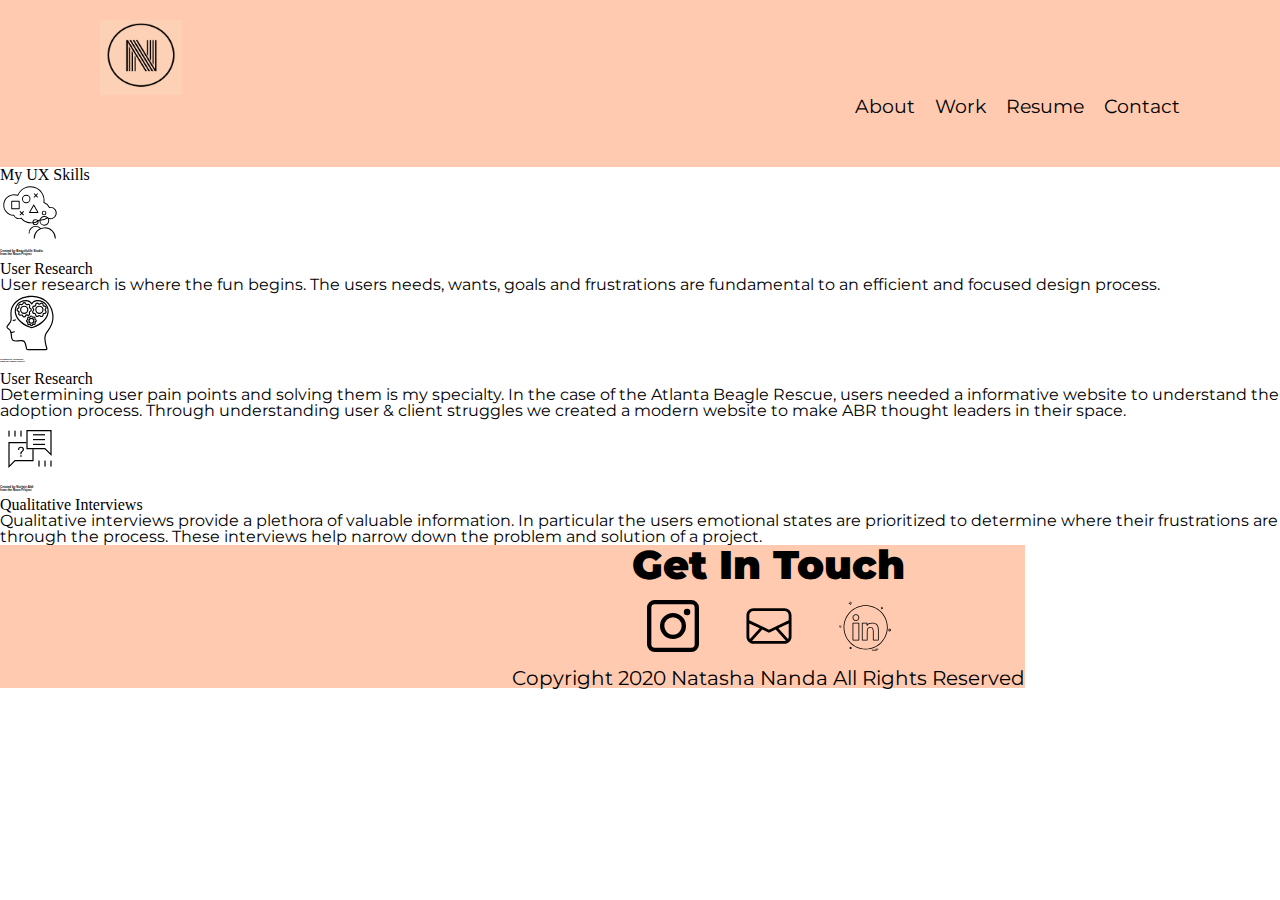
==== about.html @ 345df8fa "added about page" ====
<!DOCTYPE html>
<html lang="en">

<head>
    <meta charset="UTF-8">
    <meta name="viewport" content="width=device-width, initial-scale=1.0">
    <title>Natasha's Portfolio</title>
    <link rel="stylesheet" type="text/css" href="css/reset.css">
    <link href="https://fonts.googleapis.com/css2?family=Monoton&family=Montserrat:wght@300;900&display=swap"
        rel="stylesheet">
    <link rel="stylesheet" type="text/css" href="css/about.css">
</head>

<body>
    <nav class="topnav">
        <div class="logo"><img id="logo" src="assets/img/logo.png" alt="Logo" height="75px"></div>
        <ul>
            <li>Contact</li>
            <li>Resume</li>
            <li>Work</li>
            <li>About</li>
        </ul>
    </nav>

    <!-- My Skills-->
    <section class="mySkills">
        <h1>My UX Skills</h1>
        <div class="flexContainer">
            <div>
                <img src="assets/svg/noun_user research_2332962.svg" height="75px">
                <h3>User Research</h3>
                <p>User research is where the fun begins. The users needs, wants, goals and frustrations are fundamental to an efficient and focused design process.</p>
            </div>
            <div>
                <img src="assets/svg/noun_empathy_2683229.svg" height="75px">
                <h3>User Research</h3>
                <p>Determining user pain points and solving them is my specialty. In the case of the Atlanta Beagle Rescue, users needed a informative website to understand the adoption process. Through understanding user & client struggles we created a modern website to make ABR thought leaders in their space.</p>
            </div>
            <div>
                <img src="assets/svg/noun_interview_3105921.svg" height="75px">
                <h3>Qualitative Interviews</h3>
                <p>Qualitative interviews provide a plethora of valuable information. In particular the users emotional states are prioritized to determine where their frustrations are through the process. These interviews help narrow down the problem and solution of a project.
                </p>
            </div>
        </div>

    </section>
    <footer>
        <div class="footer">
            <div class="social-icons">
                <h1 id="get-in-touch">Get In Touch</h1>
                <a class="social"><img src="assets/svg/noun_instagram_3350818.svg" alt="IG" height="65px"></a>
                <a class="social"><img src="assets/svg/noun_Email_3497836.svg" alt="Email" height="65px"></a>
                <a class="social"><img src="assets/svg/noun_Media_2149767.svg" alt="IN" height="65px"></a>
                <p id="copyright">Copyright 2020 Natasha Nanda All Rights Reserved</p>
            </div>
            
        </div>
    </footer>
</body>

</html>
---- css/about.css ----
body {
    padding: 0;
    margin: 0;
}
p {
    
    font-family: 'Montserrat', sans-serif;
}

li {
    font-size: 14pt;
    font-family: 'Montserrat', sans-serif;
    
}

.topnav {
    background-color:#ffcaaf;
    overflow:hidden;
    padding: 20px 100px 50px 100px;
    
}
.topnav li {
    float:right;
    padding-left: 20px;
    
}

}
.footer {
    background-color:#ffcaaf;
    position:relative;
    height:200px;

}
#get-in-touch {
    font-size: 30pt;
    font-family: 'Montserrat', sans-serif;
    font-weight: 900;
    padding-bottom: 15px;
    
}
.social-icons {
    position: absolute;
    display:block;
    background-color: #ffcaaf;
    width:100;
    text-align: center;
    padding-left: 40%;
    
}
.social {
    padding:20px;
}
#copyright {
    font-size: 15pt;
}
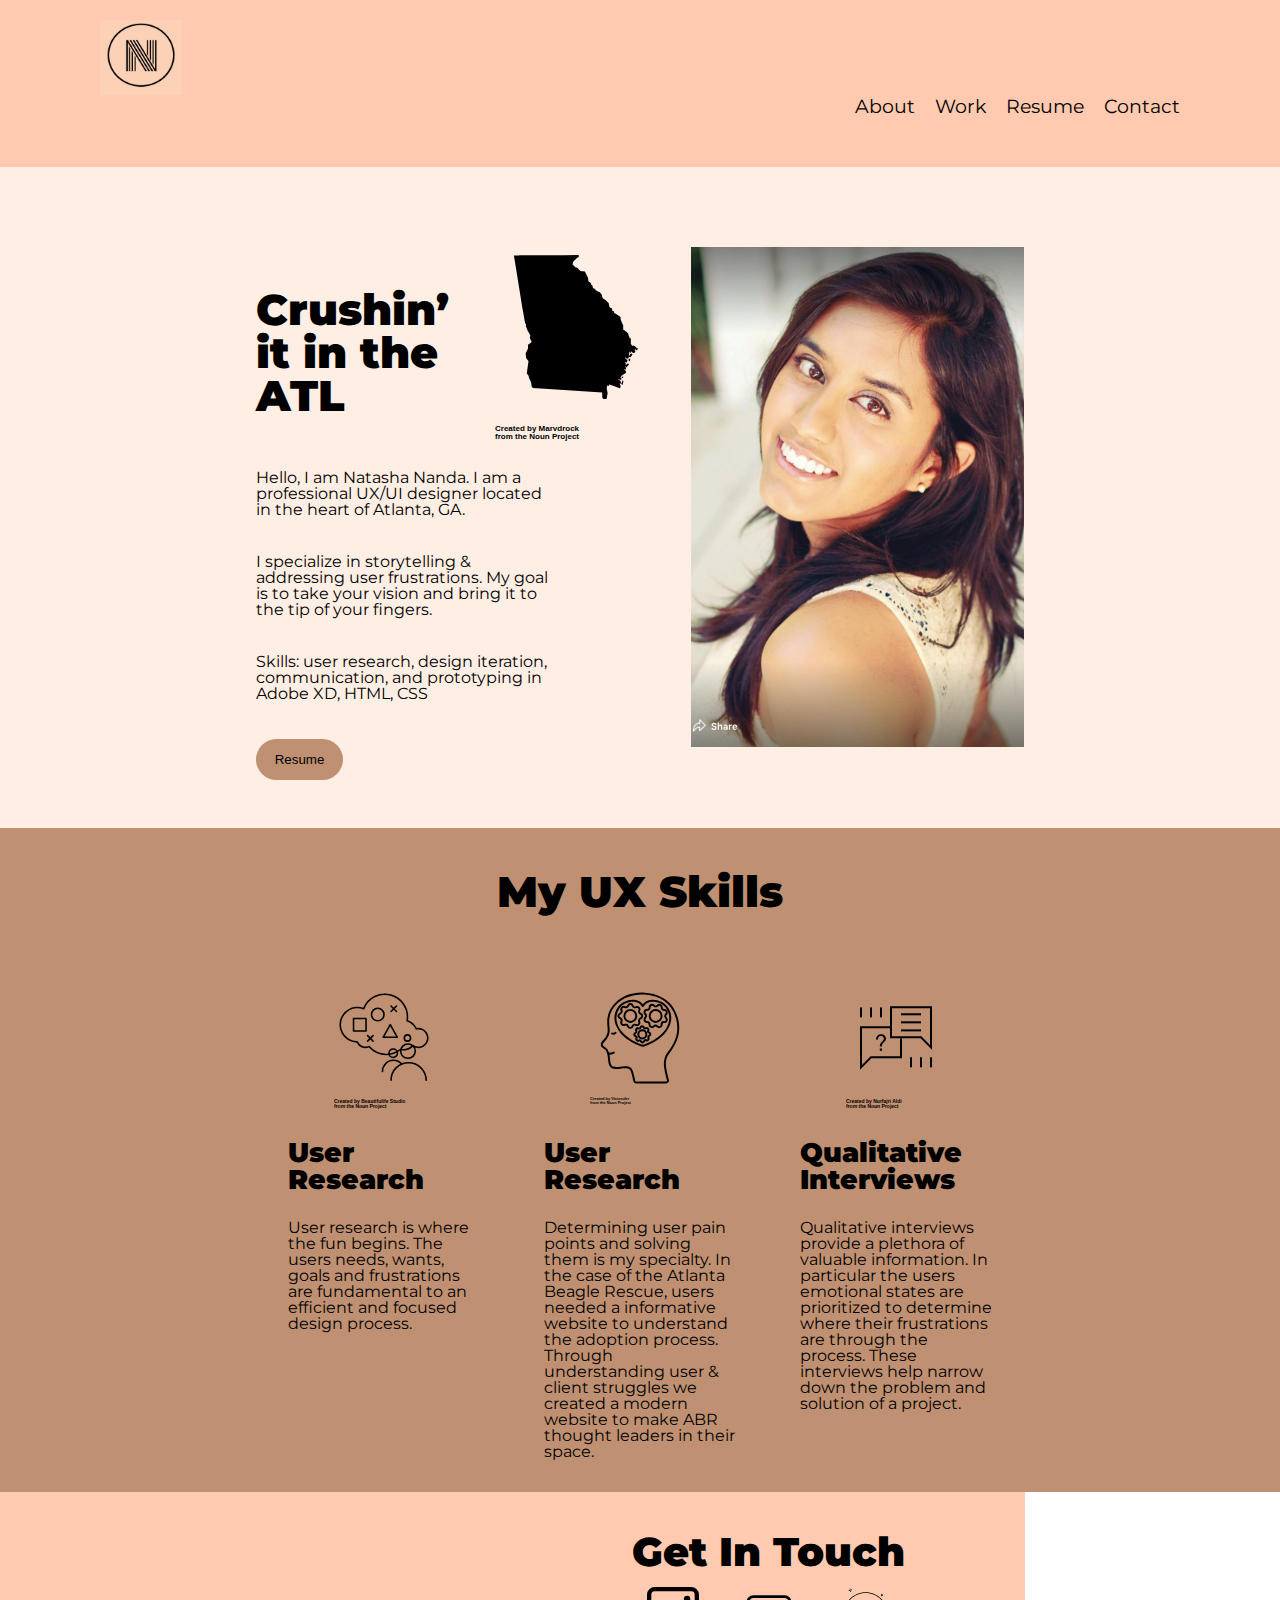
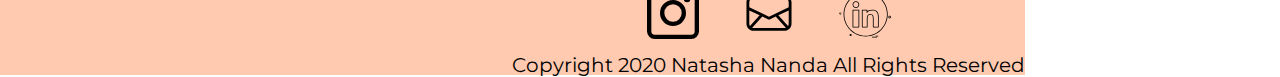
==== commit 3ea98c26: "grid" ====
--- a/about.html
+++ b/about.html
@@ -4,7 +4,7 @@
 <head>
     <meta charset="UTF-8">
     <meta name="viewport" content="width=device-width, initial-scale=1.0">
-    <title>Natasha's Portfolio</title>
+    <title>About Me</title>
     <link rel="stylesheet" type="text/css" href="css/reset.css">
     <link href="https://fonts.googleapis.com/css2?family=Monoton&family=Montserrat:wght@300;900&display=swap"
         rel="stylesheet">
@@ -23,23 +23,53 @@
     </nav>
 
     <!-- My Skills-->
+    <section class="aboutMe">
+        <div class="flexContainer2">
+            <div id="aboutMeContent">
+                <div class="childContainer2">
+                    <h1 class="grandChildContainer2">Crushin’ it in the ATL</h1>
+                    <img  src="assets/svg/noun_Georgia_939279.svg" height="200px"> 
+                </div>
+                <p>Hello, I am Natasha Nanda. I am a professional UX/UI
+                designer located in the heart of Atlanta, GA.</p><br>
+
+                <p>I specialize in storytelling & addressing user frustrations. My goal is to take your vision and bring it
+                to the tip of your fingers.</p><br>
+
+                <p>Skills: user research, design iteration, communication, and prototyping in Adobe XD, HTML, CSS </p>
+                <button id="resumeButton">Resume</button>
+            </div>
+            
+
+            <div class="childContainer3">
+                <img src="assets/img/me.png" height="500px">
+            </div>
+        </div>
+    </section>
+
     <section class="mySkills">
-        <h1>My UX Skills</h1>
+        <h1 id="skills">My UX Skills</h1>
         <div class="flexContainer">
-            <div>
-                <img src="assets/svg/noun_user research_2332962.svg" height="75px">
+
+            <div class="flexChild">
+                <img src="assets/svg/noun_user research_2332962.svg" height="125px">
                 <h3>User Research</h3>
-                <p>User research is where the fun begins. The users needs, wants, goals and frustrations are fundamental to an efficient and focused design process.</p>
+                <p>User research is where the fun begins. The users needs, wants, goals and frustrations are fundamental
+                    to an efficient and focused design process.</p>
             </div>
-            <div>
-                <img src="assets/svg/noun_empathy_2683229.svg" height="75px">
+            <div class="flexChild">
+                <img src="assets/svg/noun_empathy_2683229.svg" height="125px">
                 <h3>User Research</h3>
-                <p>Determining user pain points and solving them is my specialty. In the case of the Atlanta Beagle Rescue, users needed a informative website to understand the adoption process. Through understanding user & client struggles we created a modern website to make ABR thought leaders in their space.</p>
+                <p>Determining user pain points and solving them is my specialty. In the case of the Atlanta Beagle
+                    Rescue, users needed a informative website to understand the adoption process. Through understanding
+                    user & client struggles we created a modern website to make ABR thought leaders in their space.</p>
             </div>
-            <div>
-                <img src="assets/svg/noun_interview_3105921.svg" height="75px">
+            <div class="flexChild">
+                <img src="assets/svg/noun_interview_3105921.svg" height="125px">
                 <h3>Qualitative Interviews</h3>
-                <p>Qualitative interviews provide a plethora of valuable information. In particular the users emotional states are prioritized to determine where their frustrations are through the process. These interviews help narrow down the problem and solution of a project.
+                <p>Qualitative interviews provide a plethora of valuable information. In particular the users emotional
+                    states are prioritized to determine where their frustrations are through the process. These
+                    interviews help narrow down the problem and solution of a project.
                 </p>
             </div>
         </div>
@@ -54,7 +84,7 @@
                 <a class="social"><img src="assets/svg/noun_Media_2149767.svg" alt="IN" height="65px"></a>
                 <p id="copyright">Copyright 2020 Natasha Nanda All Rights Reserved</p>
             </div>
-            
+
         </div>
     </footer>
 </body>
--- a/css/about.css
+++ b/css/about.css
@@ -5,6 +5,20 @@
 p {
     
     font-family: 'Montserrat', sans-serif;
+}
+h1 {
+    font-size: 32pt;
+    font-family: 'Montserrat', sans-serif;
+    font-weight: 900;
+    padding-bottom: 1em;
+    padding-top: 1em;
+}
+h3 {
+    font-size: 20pt;
+    font-family: 'Montserrat', sans-serif;
+    font-weight: 900;
+    padding-bottom: 1em;
+    padding-top: 1em;
 }
 
 li {
@@ -23,6 +37,71 @@
     float:right;
     padding-left: 20px;
     
+}
+.aboutMe {
+    background-color: #FFEEE3;
+    padding-bottom: 3em;;
+}
+.flexContainer2 {
+    display:flex;
+    width:60%;
+    margin:auto;
+    padding-top:5em;
+}
+#aboutMeContent {
+   display:flex;
+   flex-direction:column;
+}
+
+.childContainer2 {
+    display:flex;
+
+    
+}
+.childContainer2 h1 {
+    width: 55%;
+
+}
+#aboutMeContent p{
+    width:70%;
+    padding: 10px 0px 10px 0px;
+    line-height: 1;
+
+}
+#resumeButton {
+    background-color: #BF9071 ;
+    width:20%;
+    border:none;
+    padding:1em;
+    margin-top:2em;
+    border-radius: 30px;
+    
+}
+.mySkills {
+    background-color: #BF9071
+}
+
+.flexContainer {
+    display:flex;
+    justify-content: center;
+    align-content: stretch;
+    width:60%;
+    margin:auto;
+}
+.flexChild {
+    display: flex;
+    flex-direction: column;
+    width: 33%;
+    margin: 2em;
+    align-items: center;
+
+}
+#skills {
+    display:flex;
+    justify-content: center;
+    width: 100%;
+    margin:auto;
+
 }
 
 }
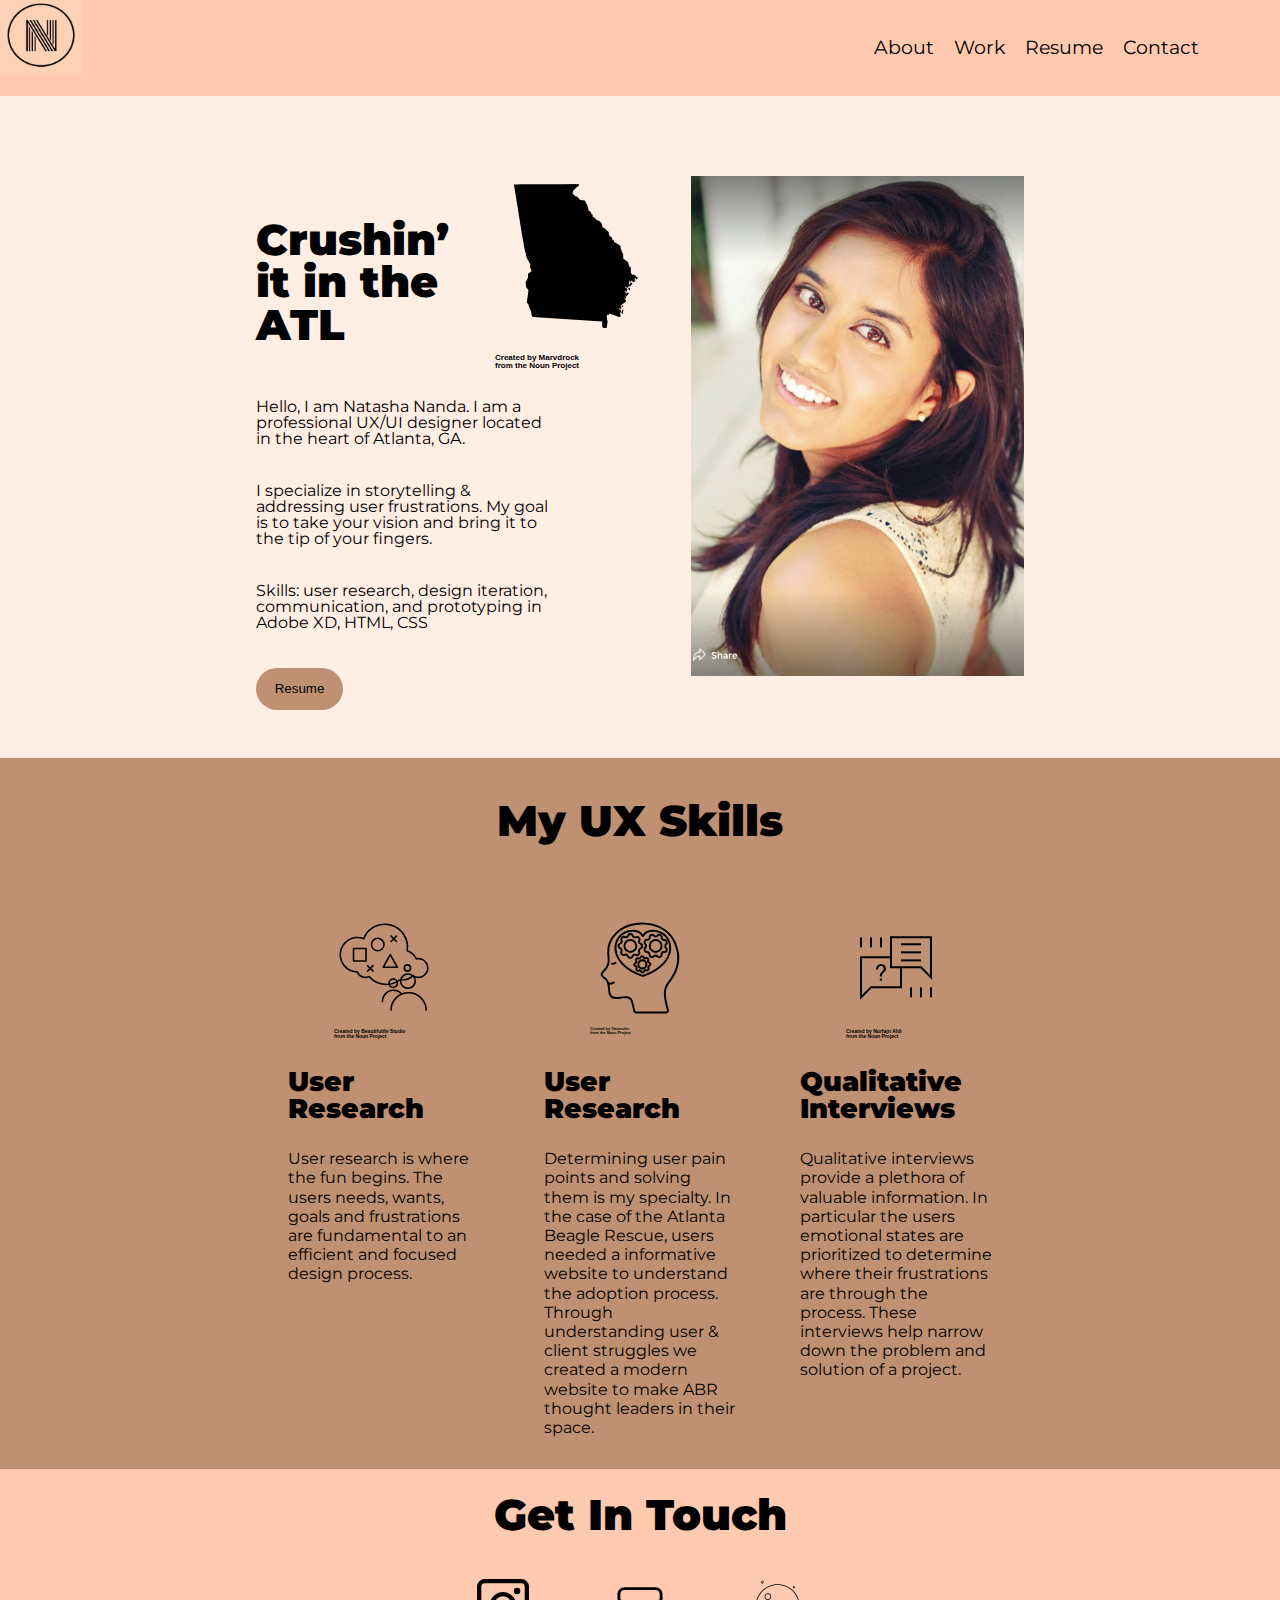
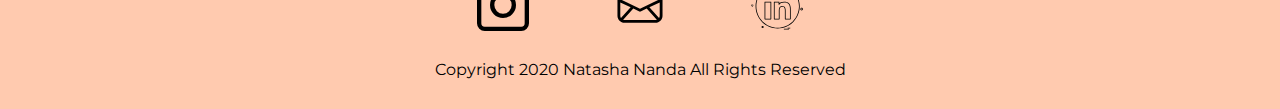
==== commit 19dfbde2: "added display flex to header and footer" ====
--- a/about.html
+++ b/about.html
@@ -12,14 +12,18 @@
 </head>
 
 <body>
+     <!-- Nav Bar-->
     <nav class="topnav">
         <div class="logo"><img id="logo" src="assets/img/logo.png" alt="Logo" height="75px"></div>
-        <ul>
-            <li>Contact</li>
-            <li>Resume</li>
-            <li>Work</li>
-            <li>About</li>
+        <div class="topnav-child">
+        <div>
+            <ul class="topnav-child">
+                <li id="contactPadding">Contact</li>
+                <li>Resume</li>
+                <li>Work</li>
+                <li>About</li>
         </ul>
+    </div>
     </nav>
 
     <!-- My Skills-->
@@ -73,16 +77,22 @@
                 </p>
             </div>
         </div>
+        </section>
 
-    </section>
-    <footer>
-        <div class="footer">
+<!-- Footer-->
+    
+    <footer id="footer">
+        <div id="footerContent">
             <div class="social-icons">
                 <h1 id="get-in-touch">Get In Touch</h1>
+                <div class="social">
                 <a class="social"><img src="assets/svg/noun_instagram_3350818.svg" alt="IG" height="65px"></a>
                 <a class="social"><img src="assets/svg/noun_Email_3497836.svg" alt="Email" height="65px"></a>
                 <a class="social"><img src="assets/svg/noun_Media_2149767.svg" alt="IN" height="65px"></a>
-                <p id="copyright">Copyright 2020 Natasha Nanda All Rights Reserved</p>
+                </div>
+                <div>
+                    <p id="copyright">Copyright 2020 Natasha Nanda All Rights Reserved</p>
+                </div>
             </div>
 
         </div>
--- a/css/about.css
+++ b/css/about.css
@@ -5,6 +5,7 @@
 p {
     
     font-family: 'Montserrat', sans-serif;
+    line-height: 1.2;
 }
 h1 {
     font-size: 32pt;
@@ -21,21 +22,27 @@
     padding-top: 1em;
 }
 
+
 li {
     font-size: 14pt;
     font-family: 'Montserrat', sans-serif;
-    
+    padding-left: 20px;
 }
-
+li #contactPadding {
+    padding-right:3em;
+}
 .topnav {
+    display:flex;
+    width:100%;
     background-color:#ffcaaf;
-    overflow:hidden;
-    padding: 20px 100px 50px 100px;
-    
+    height:6em;
 }
-.topnav li {
-    float:right;
-    padding-left: 20px;
+.topnav-child {
+    display:flex;
+    width:90%;
+    flex-direction: row-reverse;
+    justify-content: flex-start;
+    align-items: center;
     
 }
 .aboutMe {
@@ -103,33 +110,38 @@
     margin:auto;
 
 }
+#footer {
+    background-color: #FFEEE3;
+}
+
+#footerContent {
+    background-color:#ffcaaf;
+    display:flex;
+    justify-content: center;
+    width:100%;
+    height:12em;
+    align-items: center;
+    padding-bottom: 3em;
+    margin: auto;
+}
+#get-in-touch {
+    text-align: center;
+}
+#social-icons {
+    display: flex;
+    margin: 0 auto;
+    justify-content: center;
 
 }
-.footer {
-    background-color:#ffcaaf;
-    position:relative;
-    height:200px;
-
-}
-#get-in-touch {
-    font-size: 30pt;
-    font-family: 'Montserrat', sans-serif;
-    font-weight: 900;
-    padding-bottom: 15px;
-    
-}
-.social-icons {
-    position: absolute;
-    display:block;
-    background-color: #ffcaaf;
-    width:100;
-    text-align: center;
-    padding-left: 40%;
-    
-}
 .social {
-    padding:20px;
+    display: flex;
+    flex-direction: row;
+    width: 100%;
+    justify-content: center;
 }
 #copyright {
-    font-size: 15pt;
-}+    text-align: center;
+    padding-top: 1em;
+}
+
+
